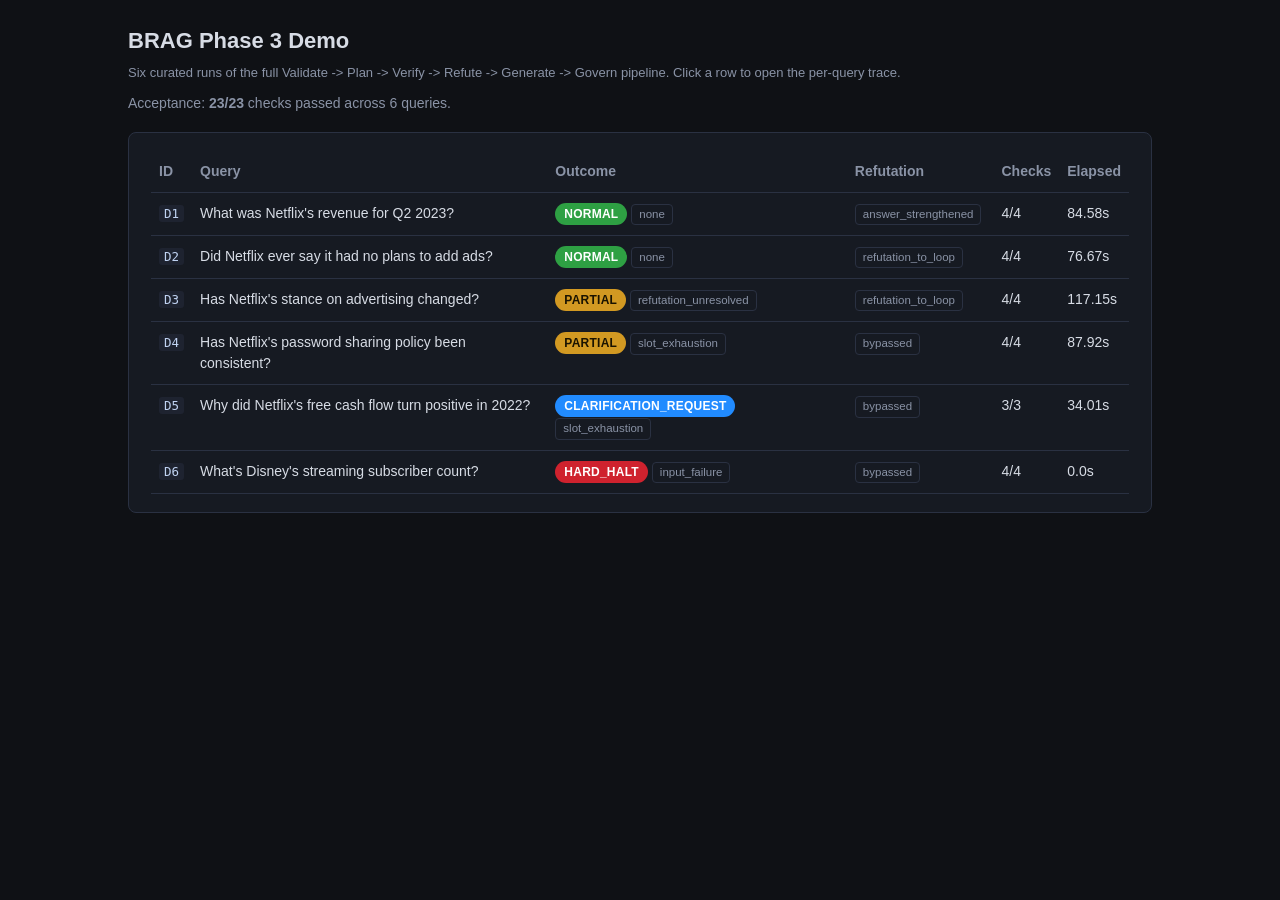
==== docs/demo/index.html @ 5c1546a2 "Ship: README + Phase 3 demo artifacts Phase 3 demo passes 6/6 queries, 23/23 acceptance checks. Comm" ====
<!DOCTYPE html>
<html lang="en"><head><meta charset="utf-8">
<title>BRAG Phase 3 Demo</title>
<style>

    :root {
      --bg: #0f1115; --panel: #161a22; --panel-2: #1e2330;
      --border: #2a3142; --text: #d7dce5; --text-dim: #8a93a6;
      --accent: #79b8ff; --green: #2ea043; --amber: #d29922;
      --red: #cf222e; --blue: #218bff;
    }
    * { box-sizing: border-box; }
    body { font-family: -apple-system, BlinkMacSystemFont, "Segoe UI", Roboto, sans-serif;
           background: var(--bg); color: var(--text); margin: 0; padding: 24px; line-height: 1.5; }
    .container { max-width: 1024px; margin: 0 auto; }
    h1 { font-size: 22px; margin: 0 0 6px 0; }
    .sub { color: var(--text-dim); font-size: 13px; }
    .panel { background: var(--panel); border: 1px solid var(--border);
             border-radius: 8px; padding: 18px 22px; margin-top: 18px; }
    table { width: 100%; border-collapse: collapse; font-size: 14px; }
    th, td { text-align: left; vertical-align: top; padding: 10px 8px;
             border-bottom: 1px solid var(--border); }
    th { color: var(--text-dim); font-weight: 600; }
    a { color: var(--accent); text-decoration: none; }
    a:hover { text-decoration: underline; }
    .badge { display: inline-block; padding: 2px 9px; border-radius: 999px;
             font-size: 12px; font-weight: 600; letter-spacing: 0.02em;
             color: #fff; }
    .badge.green { background: var(--green); }
    .badge.amber { background: var(--amber); color: #1a1300; }
    .badge.blue  { background: var(--blue); }
    .badge.red   { background: var(--red); }
    .pill { display: inline-block; padding: 1px 7px; font-size: 11.5px;
            border: 1px solid var(--border); border-radius: 4px;
            color: var(--text-dim); margin-right: 4px; }
    .summary-line { font-size: 14px; margin-top: 10px; color: var(--text-dim); }
    code { font-family: ui-monospace, "SF Mono", Menlo, monospace; font-size: 12.5px;
           color: #c0d3f2; background: var(--panel-2); padding: 1px 5px;
           border-radius: 3px; }
    
</style></head><body><div class="container">
<h1>BRAG Phase 3 Demo</h1>
<div class="sub">Six curated runs of the full Validate -> Plan -> Verify -> Refute -> Generate -> Govern pipeline. Click a row to open the per-query trace.</div>
<div class="summary-line">Acceptance: <strong>23/23</strong> checks passed across 6 queries.</div>
<div class="panel"><table>
<thead><tr><th>ID</th><th>Query</th><th>Outcome</th><th>Refutation</th><th>Checks</th><th>Elapsed</th></tr></thead><tbody>
<tr><td><a href="D1.html"><code>D1</code></a></td><td>What was Netflix&#x27;s revenue for Q2 2023?</td><td><span class="badge green">NORMAL</span> <span class="pill">none</span></td><td><span class="pill">answer_strengthened</span></td><td>4/4</td><td>84.58s</td></tr>
<tr><td><a href="D2.html"><code>D2</code></a></td><td>Did Netflix ever say it had no plans to add ads?</td><td><span class="badge green">NORMAL</span> <span class="pill">none</span></td><td><span class="pill">refutation_to_loop</span></td><td>4/4</td><td>76.67s</td></tr>
<tr><td><a href="D3.html"><code>D3</code></a></td><td>Has Netflix&#x27;s stance on advertising changed?</td><td><span class="badge amber">PARTIAL</span> <span class="pill">refutation_unresolved</span></td><td><span class="pill">refutation_to_loop</span></td><td>4/4</td><td>117.15s</td></tr>
<tr><td><a href="D4.html"><code>D4</code></a></td><td>Has Netflix&#x27;s password sharing policy been consistent?</td><td><span class="badge amber">PARTIAL</span> <span class="pill">slot_exhaustion</span></td><td><span class="pill">bypassed</span></td><td>4/4</td><td>87.92s</td></tr>
<tr><td><a href="D5.html"><code>D5</code></a></td><td>Why did Netflix&#x27;s free cash flow turn positive in 2022?</td><td><span class="badge blue">CLARIFICATION_REQUEST</span> <span class="pill">slot_exhaustion</span></td><td><span class="pill">bypassed</span></td><td>3/3</td><td>34.01s</td></tr>
<tr><td><a href="D6.html"><code>D6</code></a></td><td>What&#x27;s Disney&#x27;s streaming subscriber count?</td><td><span class="badge red">HARD_HALT</span> <span class="pill">input_failure</span></td><td><span class="pill">bypassed</span></td><td>4/4</td><td>0.0s</td></tr>
</tbody></table></div>
</div></body></html>
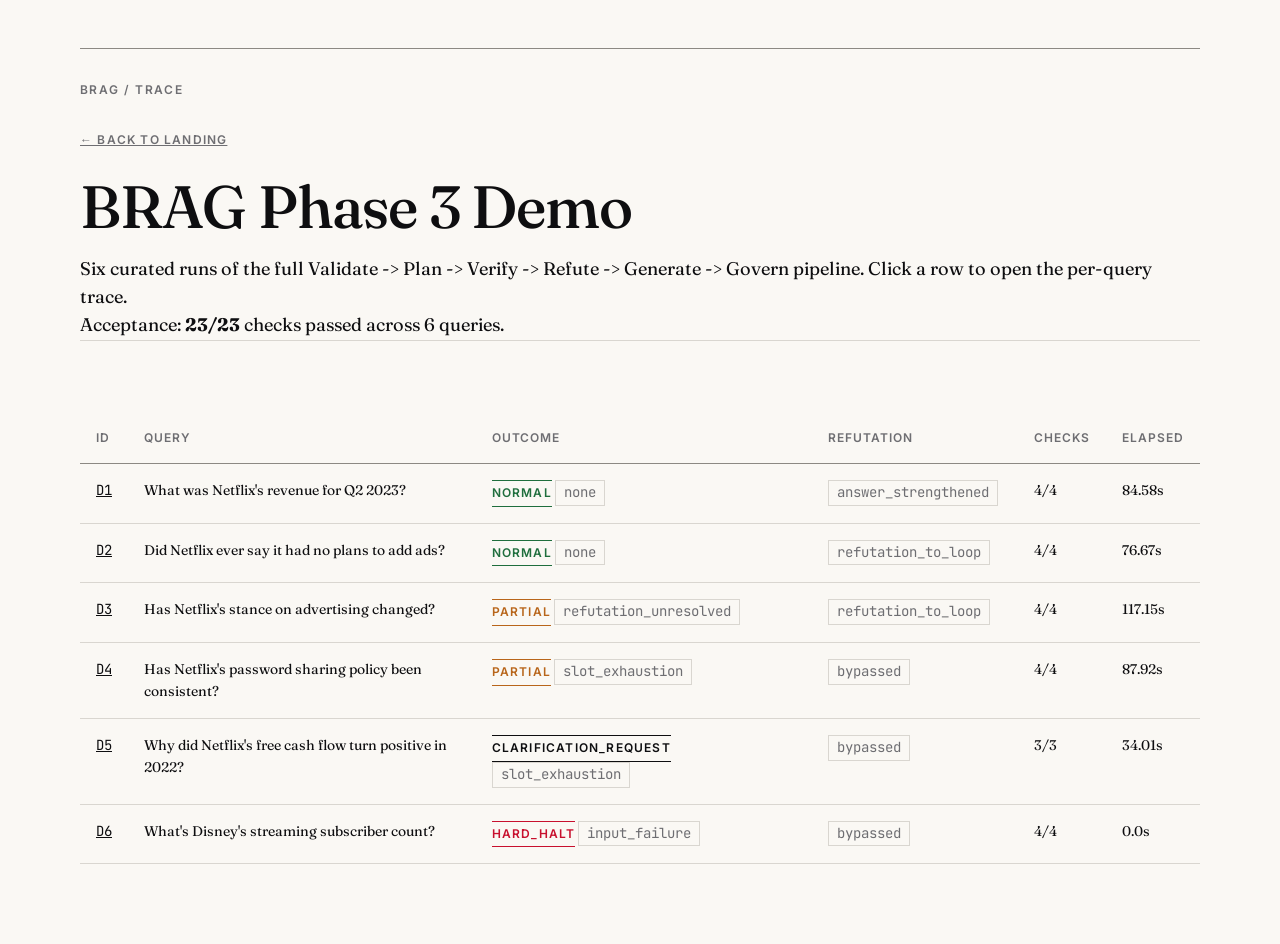
==== commit 2518eb97: "Ship: editorial showcase landing page + restyled demo traces Hand-coded static site at docs/ — Swiss" ====
--- a/docs/demo/index.html
+++ b/docs/demo/index.html
@@ -1,44 +1,13 @@
 <!DOCTYPE html>
 <html lang="en"><head><meta charset="utf-8">
 <title>BRAG Phase 3 Demo</title>
-<style>
+  <!-- BRAG editorial restyle -->
+  <link rel="stylesheet" href="../assets/css/tokens.css">
+  <link rel="stylesheet" href="../assets/css/trace.css">
+</head><body><div class="container demo-index">
+<a class="trace-back" href="../index.html">&larr; Back to landing</a>
 
-    :root {
-      --bg: #0f1115; --panel: #161a22; --panel-2: #1e2330;
-      --border: #2a3142; --text: #d7dce5; --text-dim: #8a93a6;
-      --accent: #79b8ff; --green: #2ea043; --amber: #d29922;
-      --red: #cf222e; --blue: #218bff;
-    }
-    * { box-sizing: border-box; }
-    body { font-family: -apple-system, BlinkMacSystemFont, "Segoe UI", Roboto, sans-serif;
-           background: var(--bg); color: var(--text); margin: 0; padding: 24px; line-height: 1.5; }
-    .container { max-width: 1024px; margin: 0 auto; }
-    h1 { font-size: 22px; margin: 0 0 6px 0; }
-    .sub { color: var(--text-dim); font-size: 13px; }
-    .panel { background: var(--panel); border: 1px solid var(--border);
-             border-radius: 8px; padding: 18px 22px; margin-top: 18px; }
-    table { width: 100%; border-collapse: collapse; font-size: 14px; }
-    th, td { text-align: left; vertical-align: top; padding: 10px 8px;
-             border-bottom: 1px solid var(--border); }
-    th { color: var(--text-dim); font-weight: 600; }
-    a { color: var(--accent); text-decoration: none; }
-    a:hover { text-decoration: underline; }
-    .badge { display: inline-block; padding: 2px 9px; border-radius: 999px;
-             font-size: 12px; font-weight: 600; letter-spacing: 0.02em;
-             color: #fff; }
-    .badge.green { background: var(--green); }
-    .badge.amber { background: var(--amber); color: #1a1300; }
-    .badge.blue  { background: var(--blue); }
-    .badge.red   { background: var(--red); }
-    .pill { display: inline-block; padding: 1px 7px; font-size: 11.5px;
-            border: 1px solid var(--border); border-radius: 4px;
-            color: var(--text-dim); margin-right: 4px; }
-    .summary-line { font-size: 14px; margin-top: 10px; color: var(--text-dim); }
-    code { font-family: ui-monospace, "SF Mono", Menlo, monospace; font-size: 12.5px;
-           color: #c0d3f2; background: var(--panel-2); padding: 1px 5px;
-           border-radius: 3px; }
-    
-</style></head><body><div class="container">
+
 <h1>BRAG Phase 3 Demo</h1>
 <div class="sub">Six curated runs of the full Validate -> Plan -> Verify -> Refute -> Generate -> Govern pipeline. Click a row to open the per-query trace.</div>
 <div class="summary-line">Acceptance: <strong>23/23</strong> checks passed across 6 queries.</div>
--- a/docs/assets/css/tokens.css
+++ b/docs/assets/css/tokens.css
@@ -0,0 +1,103 @@
+/* ============================================================
+   BRAG — design tokens
+   Shared between the landing page and the D1–D6 trace pages.
+   See planning/design/design_brief.md for the full system.
+   ============================================================ */
+
+@font-face {
+  font-family: 'Fraunces';
+  font-style: normal;
+  font-weight: 300 700;
+  font-display: swap;
+  src: url('../fonts/fraunces-var-latin.woff2') format('woff2-variations');
+}
+
+@font-face {
+  font-family: 'Inter';
+  font-style: normal;
+  font-weight: 400 700;
+  font-display: swap;
+  src: url('../fonts/inter-var-latin.woff2') format('woff2-variations');
+}
+
+@font-face {
+  font-family: 'JetBrains Mono';
+  font-style: normal;
+  font-weight: 400 600;
+  font-display: swap;
+  src: url('../fonts/jetbrains-mono-var-latin.woff2') format('woff2-variations');
+}
+
+:root {
+  /* --- color ----------------------------------------------- */
+  --ink:           #0E0E10;
+  --ink-soft:      #3A3A3D;
+  --ink-mute:      #6E6E72;
+  --paper:         #FAF8F4;
+  --paper-raised:  #FFFFFF;
+  --rule:          #D9D6D0;
+  --rule-strong:   #8C8983;
+  --signal:        #C8102E;
+  --verify:        #1F6E3D;
+  --warn:          #B8651A;
+  --halt:          #5B1D1D;
+
+  /* --- type families -------------------------------------- */
+  --font-display: 'Fraunces', Georgia, 'Times New Roman', serif;
+  --font-body:    'Fraunces', Georgia, 'Times New Roman', serif;
+  --font-ui:      'Inter', -apple-system, BlinkMacSystemFont, 'Segoe UI', sans-serif;
+  --font-mono:    'JetBrains Mono', ui-monospace, 'SF Mono', Menlo, monospace;
+
+  /* --- fluid type scale (desktop ratio 1.333) -------------- */
+  --fs-eyebrow:  clamp(0.6875rem, 0.65rem + 0.15vw, 0.75rem);
+  --fs-caption:  clamp(0.8125rem, 0.78rem + 0.15vw, 0.875rem);
+  --fs-body:     clamp(1rem,      0.94rem + 0.25vw, 1.1875rem);
+  --fs-lead:     clamp(1.1875rem, 1.0rem + 0.85vw,  1.625rem);
+  --fs-h6:       clamp(0.95rem,   0.90rem + 0.20vw, 1.05rem);
+  --fs-h5:       clamp(1.1875rem, 1.05rem + 0.6vw,  1.5rem);
+  --fs-h4:       clamp(1.4375rem, 1.20rem + 1.1vw,  2.125rem);
+  --fs-h3:       clamp(1.75rem,   1.40rem + 1.7vw,  2.75rem);
+  --fs-h2:       clamp(2.1875rem, 1.65rem + 2.6vw,  3.75rem);
+  --fs-h1:       clamp(2.75rem,   1.95rem + 4.0vw,  5.5rem);
+  --fs-hero:     clamp(3.25rem,   2.05rem + 6.0vw,  7.5rem);
+
+  /* --- spacing (8px baseline) ----------------------------- */
+  --space-1:  8px;
+  --space-2:  16px;
+  --space-3:  24px;
+  --space-4:  32px;
+  --space-5:  48px;
+  --space-6:  64px;
+  --space-7:  96px;
+  --space-8:  128px;
+  --space-9:  192px;
+
+  --space-section: clamp(64px, 8vw, 128px);
+  --space-section-tight: clamp(48px, 6vw, 96px);
+
+  /* --- grid ----------------------------------------------- */
+  --grid-max:     1440px;
+  --grid-gap:     24px;
+  --grid-margin:  clamp(20px, 5vw, 88px);
+
+  /* --- motion --------------------------------------------- */
+  --ease-out:     cubic-bezier(0.22, 0.61, 0.36, 1);
+  --dur-fast:     150ms;
+  --dur:          220ms;
+  --dur-slow:     360ms;
+
+  /* --- layout helpers ------------------------------------- */
+  --measure:      62ch;
+  --measure-wide: 78ch;
+  --hairline:     1px solid var(--rule);
+  --hairline-strong: 1px solid var(--rule-strong);
+  --hairline-ink: 1px solid var(--ink);
+}
+
+@media (prefers-reduced-motion: reduce) {
+  :root {
+    --dur-fast: 0ms;
+    --dur:      0ms;
+    --dur-slow: 0ms;
+  }
+}
--- a/docs/assets/css/trace.css
+++ b/docs/assets/css/trace.css
@@ -0,0 +1,381 @@
+/* ============================================================
+   BRAG trace pages — editorial restyle
+   Maps the existing renderer's class names to the new design
+   system. Loaded alongside tokens.css.
+   ============================================================ */
+
+*, *::before, *::after { box-sizing: border-box; }
+html { -webkit-text-size-adjust: 100%; -webkit-font-smoothing: antialiased;
+  -moz-osx-font-smoothing: grayscale; text-rendering: optimizeLegibility; }
+body {
+  margin: 0;
+  padding: var(--space-5) clamp(20px, 5vw, 64px);
+  font-family: var(--font-body);
+  font-size: var(--fs-body);
+  line-height: 1.55;
+  color: var(--ink);
+  background: var(--paper);
+  font-feature-settings: "kern" 1, "liga" 1, "onum" 1;
+}
+img, svg { display: block; max-width: 100%; height: auto; }
+
+.container {
+  max-width: 1120px;
+  margin: 0 auto;
+  border-top: var(--hairline-strong);
+  padding-top: var(--space-4);
+}
+
+/* --- trace masthead nav -------------------------------------- */
+.container::before {
+  content: "BRAG  /  trace";
+  display: block;
+  font-family: var(--font-ui);
+  font-size: var(--fs-eyebrow);
+  font-weight: 600;
+  letter-spacing: 0.12em;
+  text-transform: uppercase;
+  color: var(--ink-mute);
+  margin-bottom: var(--space-3);
+}
+
+a { color: inherit; }
+a:hover { color: var(--signal); }
+
+/* --- type ---------------------------------------------------- */
+h1, h2, h3, h4 {
+  font-family: var(--font-display);
+  margin: 0;
+  letter-spacing: -0.015em;
+  font-weight: 500;
+  color: var(--ink);
+}
+h1 {
+  font-size: var(--fs-h2);
+  font-variation-settings: "opsz" 48;
+  letter-spacing: -0.02em;
+  line-height: 1.05;
+  margin: 0 0 var(--space-2);
+}
+h2 {
+  font-size: var(--fs-eyebrow);
+  font-family: var(--font-ui);
+  font-weight: 600;
+  letter-spacing: 0.10em;
+  text-transform: uppercase;
+  color: var(--ink-mute);
+  margin: 0 0 var(--space-3);
+}
+
+/* --- panel (was: dark card with rounded corners) ------------- */
+.panel {
+  background: var(--paper);
+  border: 0;
+  border-top: var(--hairline);
+  border-radius: 0;
+  padding: var(--space-5) 0 var(--space-4);
+  margin: 0;
+}
+.panel:first-of-type { border-top: 0; padding-top: 0; }
+
+/* --- meta dt/dd --------------------------------------------- */
+.meta {
+  display: grid;
+  grid-template-columns: 12em 1fr;
+  column-gap: var(--space-3);
+  row-gap: 4px;
+  margin: var(--space-3) 0 0;
+  font-size: var(--fs-caption);
+}
+.meta dt {
+  font-family: var(--font-ui);
+  font-weight: 600;
+  letter-spacing: 0.08em;
+  text-transform: uppercase;
+  font-size: var(--fs-eyebrow);
+  color: var(--ink-mute);
+}
+.meta dd {
+  margin: 0;
+  font-family: var(--font-mono);
+  font-size: var(--fs-caption);
+  color: var(--ink);
+  word-break: break-word;
+}
+
+/* --- row (horizontal flex of badges) ------------------------- */
+.row {
+  display: flex;
+  gap: var(--space-2);
+  flex-wrap: wrap;
+  align-items: center;
+}
+
+/* --- badge (chip) -------------------------------------------- */
+.badge {
+  display: inline-flex;
+  align-items: center;
+  font-family: var(--font-ui);
+  font-size: var(--fs-eyebrow);
+  font-weight: 600;
+  letter-spacing: 0.10em;
+  text-transform: uppercase;
+  padding: 3px 0;
+  background: transparent;
+  border: 0;
+  border-top: 1px solid currentColor;
+  border-bottom: 1px solid currentColor;
+  color: var(--ink-mute);
+  border-radius: 0;
+}
+.badge.green   { color: var(--verify); }
+.badge.amber   { color: var(--warn); }
+.badge.red     { color: var(--signal); }
+.badge.blue    { color: var(--ink); }
+.badge.outline { color: var(--ink-mute); }
+.badge.strategy-num  { color: var(--ink); }
+.badge.strategy-narr { color: var(--signal); }
+
+/* --- pill (smaller, used inline) ----------------------------- */
+.pill {
+  display: inline-flex;
+  align-items: center;
+  font-family: var(--font-mono);
+  font-size: var(--fs-caption);
+  font-weight: 400;
+  padding: 1px 8px;
+  border: 1px solid var(--rule);
+  background: transparent;
+  color: var(--ink-mute);
+  border-radius: 0;
+  margin-right: 4px;
+  letter-spacing: 0;
+  text-transform: none;
+}
+.pill.green { color: var(--verify); border-color: var(--verify); }
+.pill.amber { color: var(--warn); border-color: var(--warn); }
+.pill.red   { color: var(--signal); border-color: var(--signal); }
+
+/* --- code / mono inline ------------------------------------- */
+code, .mono {
+  font-family: var(--font-mono);
+  font-size: var(--fs-caption);
+  color: var(--ink);
+  background: transparent;
+  border-radius: 0;
+  padding: 0;
+}
+.ids {
+  font-family: var(--font-mono);
+  font-size: var(--fs-caption);
+  color: var(--ink-soft);
+  word-break: break-all;
+}
+
+/* --- answer + claims --------------------------------------- */
+.answer {
+  font-family: var(--font-body);
+  font-size: var(--fs-body);
+  line-height: 1.6;
+  max-width: 60em;
+  color: var(--ink);
+}
+.answer p { margin: 0 0 var(--space-2); }
+
+.claim {
+  margin: var(--space-3) 0 0;
+  padding: var(--space-3) var(--space-3);
+  background: var(--paper-raised);
+  border: var(--hairline);
+  border-left: 3px solid var(--ink);
+  border-radius: 0;
+  font-size: var(--fs-body);
+  max-width: 60em;
+}
+.claim .type {
+  font-family: var(--font-ui);
+  font-size: var(--fs-eyebrow);
+  font-weight: 600;
+  text-transform: uppercase;
+  letter-spacing: 0.10em;
+  color: var(--ink-mute);
+  margin-right: var(--space-2);
+  display: inline-block;
+}
+.claim .cite {
+  display: inline-block;
+  margin: 0 4px 0 0;
+  font-family: var(--font-mono);
+  font-size: var(--fs-caption);
+  color: var(--ink-soft);
+  background: transparent;
+  padding: 1px 6px;
+  border: 1px solid var(--rule);
+  border-radius: 0;
+  text-decoration: none;
+  transition: color var(--dur) var(--ease-out), border-color var(--dur) var(--ease-out);
+}
+.claim .cite:hover { color: var(--signal); border-color: var(--signal); }
+
+/* --- violation --------------------------------------------- */
+.violation {
+  margin: var(--space-2) 0 0;
+  padding: var(--space-3);
+  background: var(--paper-raised);
+  border: var(--hairline);
+  border-left: 3px solid var(--signal);
+  border-radius: 0;
+  font-size: var(--fs-body);
+  max-width: 60em;
+}
+.violation .sev {
+  font-family: var(--font-ui);
+  font-weight: 600;
+  letter-spacing: 0.08em;
+  text-transform: uppercase;
+  color: var(--signal);
+  font-size: var(--fs-eyebrow);
+  margin-right: var(--space-2);
+}
+
+.empty, .gap-text {
+  color: var(--ink-mute);
+  font-style: italic;
+  font-size: var(--fs-caption);
+}
+
+/* --- sparkline (coverage progression) ---------------------- */
+.sparkline {
+  display: inline-flex;
+  gap: 2px;
+  vertical-align: middle;
+  margin-left: var(--space-1);
+  align-items: flex-end;
+  height: 24px;
+}
+.sparkline .bar {
+  display: inline-block;
+  width: 9px;
+  border-radius: 0;
+}
+/* override inline bar colors */
+.sparkline .bar[style*="--green"], .sparkline .bar[style*="green"] { background: var(--verify) !important; }
+.sparkline .bar[style*="--amber"], .sparkline .bar[style*="amber"] { background: var(--warn) !important; }
+.sparkline .bar[style*="--red"],   .sparkline .bar[style*="red"]   { background: var(--signal) !important; }
+
+/* --- tables ------------------------------------------------- */
+table {
+  width: 100%;
+  border-collapse: collapse;
+  font-size: var(--fs-caption);
+  margin-top: var(--space-3);
+}
+th, td {
+  text-align: left;
+  vertical-align: top;
+  border-bottom: var(--hairline);
+  padding: var(--space-2) var(--space-2);
+}
+th {
+  font-family: var(--font-ui);
+  font-weight: 600;
+  font-size: var(--fs-eyebrow);
+  letter-spacing: 0.08em;
+  text-transform: uppercase;
+  color: var(--ink-mute);
+  border-bottom: 1px solid var(--rule-strong);
+}
+tr.detail td {
+  background: var(--paper-raised);
+  color: var(--ink-soft);
+  font-size: var(--fs-caption);
+  padding: var(--space-2) var(--space-3) var(--space-3);
+  border-bottom: var(--hairline);
+}
+
+/* --- details/summary -------------------------------------- */
+details {
+  margin-top: var(--space-2);
+}
+details > summary {
+  cursor: pointer;
+  font-family: var(--font-ui);
+  color: var(--ink);
+  font-weight: 600;
+  font-size: var(--fs-caption);
+  letter-spacing: 0;
+  text-transform: none;
+  list-style: none;
+  padding: 4px 0;
+  border-bottom: 1px dashed var(--rule);
+  display: inline-block;
+}
+details > summary:hover { color: var(--signal); border-bottom-color: var(--signal); }
+details > summary::-webkit-details-marker { display: none; }
+details > summary::before { content: "+  "; color: var(--ink-mute); }
+details[open] > summary::before { content: "–  "; }
+
+/* --- footer ------------------------------------------------ */
+.footer {
+  color: var(--ink-mute);
+  font-family: var(--font-ui);
+  font-size: var(--fs-eyebrow);
+  font-weight: 600;
+  letter-spacing: 0.10em;
+  text-transform: uppercase;
+  text-align: left;
+  margin-top: var(--space-5);
+  padding-top: var(--space-3);
+  border-top: var(--hairline-strong);
+}
+.footer::after {
+  content: " ·  back to landing ↗";
+  display: inline;
+}
+
+/* trace-page back link (we'll inject this in markup) */
+.trace-back {
+  display: inline-flex;
+  align-items: center;
+  gap: 0.4em;
+  font-family: var(--font-ui);
+  font-size: var(--fs-eyebrow);
+  font-weight: 600;
+  letter-spacing: 0.10em;
+  text-transform: uppercase;
+  color: var(--ink-mute);
+  margin-bottom: var(--space-3);
+  border-bottom: 1px solid transparent;
+  padding-bottom: 2px;
+}
+.trace-back:hover { color: var(--ink); border-bottom-color: var(--ink); }
+
+/* override any inline styles from the renderer that conflict */
+[style*="color: var(--text-dim)"] { color: var(--ink-mute) !important; }
+[style*="background: var(--green)"] { background: var(--verify) !important; }
+[style*="background: var(--amber)"] { background: var(--warn) !important; }
+[style*="background: var(--red)"]   { background: var(--signal) !important; }
+
+/* --- demo index page hooks --------------------------------- */
+.demo-index ul {
+  list-style: none;
+  padding: 0;
+  margin: 0;
+  border-top: var(--hairline-strong);
+}
+.demo-index li {
+  display: grid;
+  grid-template-columns: 4em 1fr max-content;
+  column-gap: var(--space-3);
+  padding: var(--space-3) 0;
+  border-bottom: var(--hairline);
+  align-items: baseline;
+}
+.demo-index li a {
+  font-family: var(--font-display);
+  font-weight: 500;
+  font-size: var(--fs-h5);
+  font-variation-settings: "opsz" 24;
+  border-bottom: 1px solid var(--rule);
+}
+.demo-index li a:hover { border-bottom-color: var(--signal); }
